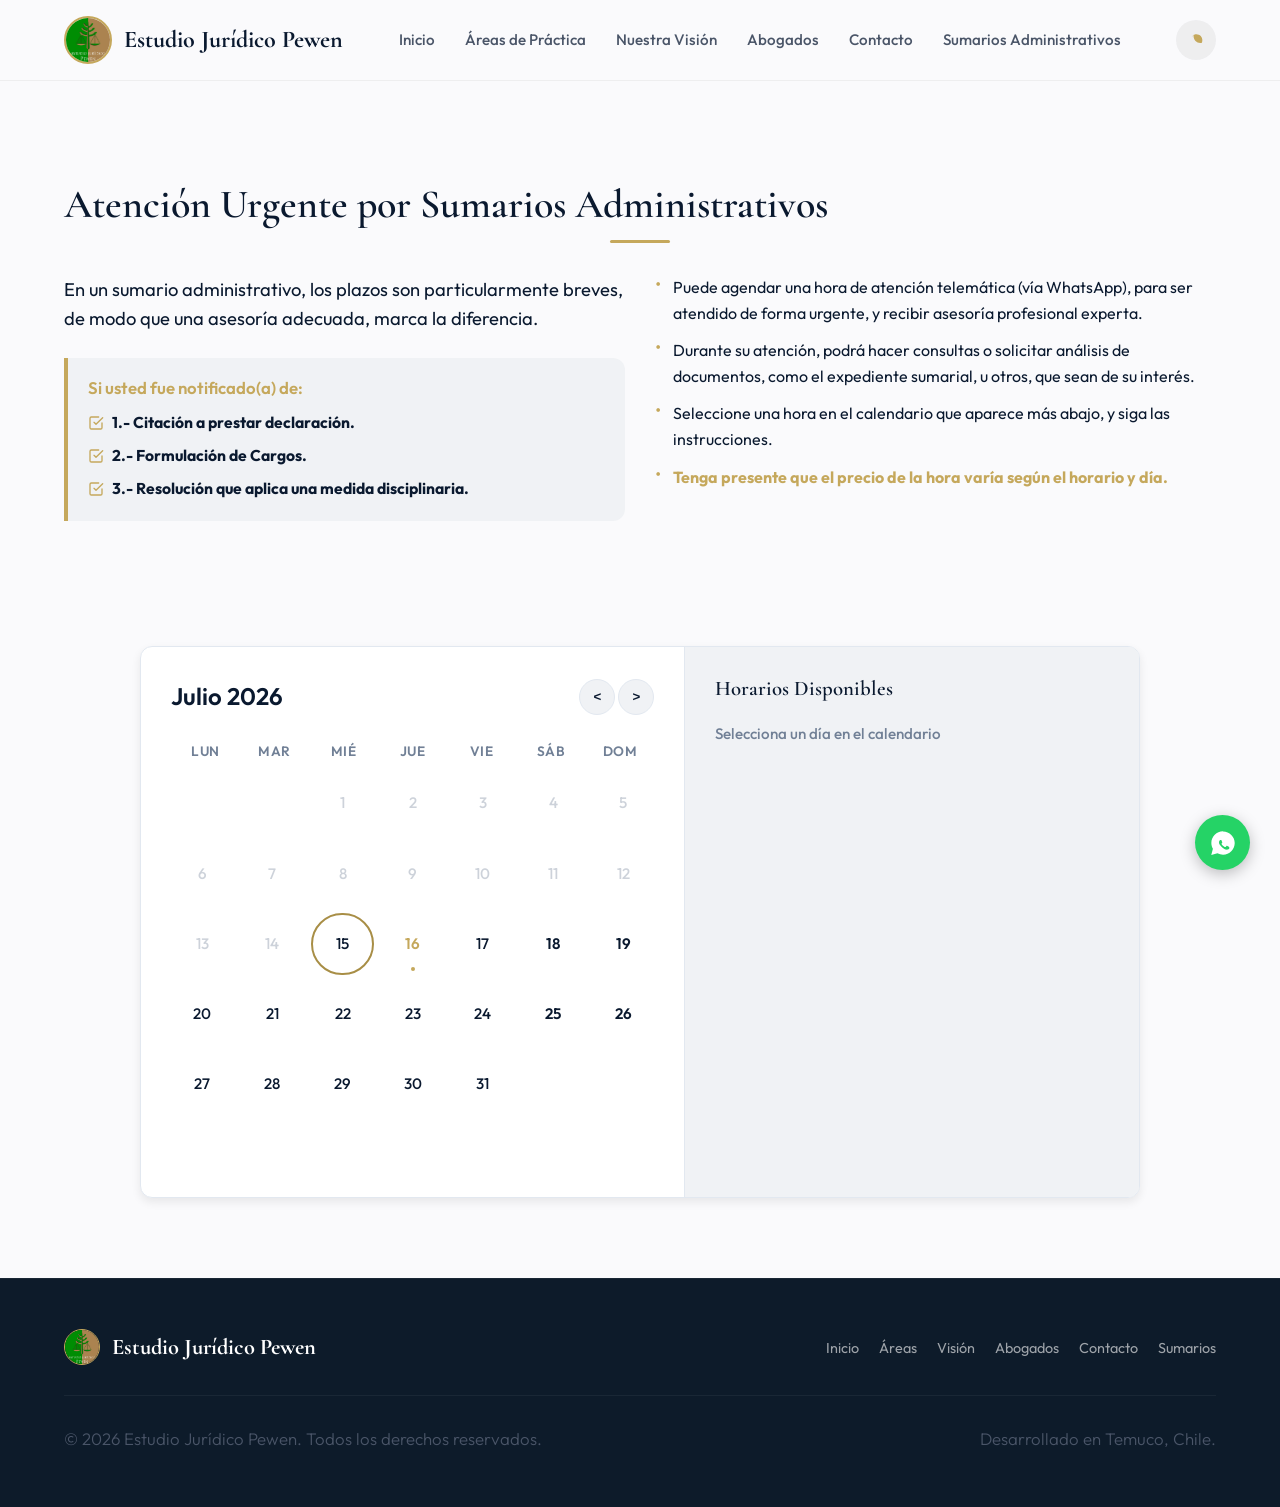
==== sumarios.html @ 622bdd7e "Agregar sistema de agendamiento para sumarios y quitar tildes" ====
<!DOCTYPE html>
<html lang="es" data-theme="light">
<head>
    <meta charset="UTF-8">
    <meta name="viewport" content="width=device-width, initial-scale=1.0">
    
    <!-- SEO Optimization -->
    <title>Sumarios Administrativos — Asesoría Urgente — Estudio Jurídico Pewen</title>
    <meta name="description" content="Agendamiento de horas urgente para defensa y asesoría profesional en sumarios administrativos en Chile. Abogado José Luis Pérez Bañares.">
    <meta name="keywords" content="Sumario Administrativo, Defensa Sumario, Formulacion de Cargos, Citacion Declarar, Medida Disciplinaria, Abogado Sumarios, Temuco, Chile">
    <meta name="robots" content="index, follow">
    <link rel="canonical" href="https://www.estudiojuridicopewen.cl/sumarios.html">
    
    <!-- Open Graph / Facebook -->
    <meta property="og:type" content="website">
    <meta property="og:title" content="Atención Urgente por Sumarios Administrativos | Pewen">
    <meta property="og:description" content="Asesoría legal experta y urgente para sumarios administrativos. Agenda una hora telemática vía WhatsApp.">
    <meta property="og:url" content="https://www.estudiojuridicopewen.cl/sumarios.html">
    <meta property="og:image" content="img/bg_home.jpg">
    
    <!-- Twitter -->
    <meta name="twitter:card" content="summary_large_image">
    <meta name="twitter:title" content="Asesoría Urgente por Sumarios Administrativos — Estudio Jurídico Pewen">
    <meta name="twitter:description" content="Agenda tu hora en línea para recibir asesoría profesional urgente sobre procesos de sumarios administrativos.">
    <meta name="twitter:image" content="img/bg_home.jpg">
    
    <!-- Favicon -->
    <link rel="icon" type="image/x-icon" href="img/logo.jpeg">
    
    <!-- Style Sheets -->
    <link rel="stylesheet" href="css/variables.css">
    <link rel="stylesheet" href="css/main.css">
    <link rel="stylesheet" href="css/components.css">
    <link rel="stylesheet" href="css/animations.css">
    
    <!-- Early Theme Script (Prevents flash of light theme) -->
    <script src="js/theme.js"></script>
</head>
<body>

    <!-- FLOATING NAVBAR -->
    <header class="navbar-wrapper">
        <div class="container">
            <nav class="navbar" id="main-navbar">
                <a href="index.html#" class="nav-brand" id="nav-brand-link" aria-label="Ir al inicio">
                    <img src="img/logo.jpeg" alt="Logo Estudio Jurídico Pewen" class="nav-brand-logo">
                    <span class="nav-logo-text">Estudio Jurídico Pewen</span>
                </a>
                
                <ul class="nav-menu">
                    <li><a href="index.html#" class="nav-link">Inicio</a></li>
                    <li><a href="index.html#practicas" class="nav-link">Áreas de Práctica</a></li>
                    <li><a href="index.html#vision" class="nav-link">Nuestra Visión</a></li>
                    <li><a href="index.html#abogados" class="nav-link">Abogados</a></li>
                    <li><a href="index.html#contacto" class="nav-link">Contacto</a></li>
                    <li><a href="sumarios.html" class="nav-link active">Sumarios Administrativos</a></li>
                </ul>
                
                <div class="nav-actions">
                    <button class="theme-toggle-btn flex-center" id="theme-toggle" aria-label="Alternar tema de color">
                        <svg viewBox="0 0 24 24" id="theme-icon">
                            <!-- Theme icon loaded dynamically via JavaScript -->
                        </svg>
                    </button>
                    <button class="nav-toggle-btn" id="nav-toggle" aria-label="Abrir menú de navegación" aria-expanded="false">
                        <span></span>
                        <span></span>
                        <span></span>
                    </button>
                </div>
            </nav>
        </div>
    </header>

    <!-- MOBILE MENU DRAWER OVERLAY -->
    <div class="mobile-nav-overlay flex-center" id="mobile-menu-overlay">
        <ul class="mobile-nav-menu text-center">
            <li><a href="index.html#" class="mobile-nav-link">Inicio</a></li>
            <li><a href="index.html#practicas" class="mobile-nav-link">Áreas de Práctica</a></li>
            <li><a href="index.html#vision" class="mobile-nav-link">Nuestra Visión</a></li>
            <li><a href="index.html#abogados" class="mobile-nav-link">Abogados</a></li>
            <li><a href="index.html#contacto" class="mobile-nav-link">Contacto</a></li>
            <li><a href="sumarios.html" class="mobile-nav-link active">Sumarios Administrativos</a></li>
        </ul>
    </div>

    <!-- MAIN BODY -->
    <main style="padding-top: 100px;">
        
        <!-- INTRO INFORMATION SECTION -->
        <section class="sumario-intro-section">
            <div class="container animate-fade-in-up">
                <h2 style="margin-bottom: 2rem; text-align: left;">Atención Urgente por Sumarios Administrativos</h2>
                <div class="grid-2" style="align-items: flex-start; gap: 30px;">
                    <div>
                        <p style="font-size: 1.15rem; font-weight: 400; color: var(--text-primary); margin-bottom: 1.5rem;">
                            En un sumario administrativo, los plazos son particularmente breves, de modo que una asesoría adecuada, marca la diferencia.
                        </p>
                        
                        <div style="background-color: var(--bg-accent); border-left: 4px solid var(--color-gold); padding: 20px; border-radius: 0 var(--border-radius) var(--border-radius) 0; margin-bottom: 25px;">
                            <h4 style="font-family: var(--font-body); font-weight: 600; font-size: 1.05rem; margin-bottom: 12px; color: var(--color-gold);">
                                Si usted fue notificado(a) de:
                            </h4>
                            <ul style="list-style: none; padding-left: 0;">
                                <li style="margin-bottom: 8px; display: flex; align-items: center; gap: 8px; font-size: 0.98rem;">
                                    <svg viewBox="0 0 24 24" fill="none" stroke="currentColor" stroke-width="2" stroke-linecap="round" stroke-linejoin="round" style="width: 16px; height: 16px; color: var(--color-gold); flex-shrink:0;">
                                        <polyline points="9 11 12 14 22 4"></polyline>
                                        <path d="M21 12v7a2 2 0 0 1-2 2H5a2 2 0 0 1-2-2V5a2 2 0 0 1 2-2h11"></path>
                                    </svg>
                                    <strong>1.- Citación a prestar declaración.</strong>
                                </li>
                                <li style="margin-bottom: 8px; display: flex; align-items: center; gap: 8px; font-size: 0.98rem;">
                                    <svg viewBox="0 0 24 24" fill="none" stroke="currentColor" stroke-width="2" stroke-linecap="round" stroke-linejoin="round" style="width: 16px; height: 16px; color: var(--color-gold); flex-shrink:0;">
                                        <polyline points="9 11 12 14 22 4"></polyline>
                                        <path d="M21 12v7a2 2 0 0 1-2 2H5a2 2 0 0 1-2-2V5a2 2 0 0 1 2-2h11"></path>
                                    </svg>
                                    <strong>2.- Formulación de Cargos.</strong>
                                </li>
                                <li style="margin-bottom: 0; display: flex; align-items: center; gap: 8px; font-size: 0.98rem;">
                                    <svg viewBox="0 0 24 24" fill="none" stroke="currentColor" stroke-width="2" stroke-linecap="round" stroke-linejoin="round" style="width: 16px; height: 16px; color: var(--color-gold); flex-shrink:0;">
                                        <polyline points="9 11 12 14 22 4"></polyline>
                                        <path d="M21 12v7a2 2 0 0 1-2 2H5a2 2 0 0 1-2-2V5a2 2 0 0 1 2-2h11"></path>
                                    </svg>
                                    <strong>3.- Resolución que aplica una medida disciplinaria.</strong>
                                </li>
                            </ul>
                        </div>
                    </div>

                    <div>
                        <ul style="list-style: none; padding-left: 0;">
                            <li style="margin-bottom: 12px; font-size: 1rem; display: flex; gap: 12px;">
                                <span style="color: var(--color-gold); font-size: 1.2rem; line-height: 1;">•</span>
                                <span>Puede agendar una hora de atención telemática (vía WhatsApp), para ser atendido de forma urgente, y recibir asesoría profesional experta.</span>
                            </li>
                            <li style="margin-bottom: 12px; font-size: 1rem; display: flex; gap: 12px;">
                                <span style="color: var(--color-gold); font-size: 1.2rem; line-height: 1;">•</span>
                                <span>Durante su atención, podrá hacer consultas o solicitar análisis de documentos, como el expediente sumarial, u otros, que sean de su interés.</span>
                            </li>
                            <li style="margin-bottom: 12px; font-size: 1rem; display: flex; gap: 12px;">
                                <span style="color: var(--color-gold); font-size: 1.2rem; line-height: 1;">•</span>
                                <span>Seleccione una hora en el calendario que aparece más abajo, y siga las instrucciones.</span>
                            </li>
                            <li style="margin-bottom: 0; font-size: 1rem; display: flex; gap: 12px;">
                                <span style="color: var(--color-gold); font-size: 1.2rem; line-height: 1;">•</span>
                                <strong style="color: var(--color-gold);">Tenga presente que el precio de la hora varía según el horario y día.</strong>
                            </li>
                        </ul>
                    </div>
                </div>
            </div>
        </section>

        <!-- BOOKING CALENDAR SECTION -->
        <section class="booking-section-wrapper" style="padding-top: 20px;">
            <div class="container animate-fade-in delay-1">
                
                <div class="booking-container">
                    <div class="booking-grid">
                        
                        <!-- Left Panel: Calendar View -->
                        <div class="calendar-section">
                            <div class="calendar-header">
                                <span id="calendar-title" class="calendar-title">mes año</span>
                                <div>
                                    <button id="prev-month-btn" class="calendar-nav-btn" aria-label="Mes anterior">&lt;</button>
                                    <button id="next-month-btn" class="calendar-nav-btn" aria-label="Siguiente mes">&gt;</button>
                                </div>
                            </div>
                            
                            <div class="calendar-weekdays">
                                <div>Lun</div>
                                <div>Mar</div>
                                <div>Mié</div>
                                <div>Jue</div>
                                <div>Vie</div>
                                <div>Sáb</div>
                                <div>Dom</div>
                            </div>
                            
                            <div id="calendar-days-grid" class="calendar-days-grid">
                                <!-- Generated by JS -->
                            </div>
                        </div>
                        
                        <!-- Right Panel: Time slots & details -->
                        <div class="slots-section">
                            <h3 class="slots-title">Horarios Disponibles</h3>
                            <p id="selected-date-label" style="font-size: 0.95rem; color: var(--text-muted); margin-bottom: 20px; font-weight: 500;">
                                Selecciona un día en el calendario
                            </p>
                            
                            <!-- Slots Grid -->
                            <div id="slots-grid" class="slots-grid">
                                <!-- Generated by JS -->
                            </div>

                            <!-- Pricing Badge -->
                            <div id="price-display" class="price-display-wrapper" style="display: none;">
                                <span class="price-label">Valor Asesoría:</span>
                                <span id="price-value" class="price-value">$0</span>
                            </div>

                            <!-- Booking Form -->
                            <div id="booking-form-wrapper" class="booking-form-wrapper hidden">
                                <form id="booking-form">
                                    <div class="form-group" style="margin-bottom: 12px;">
                                        <label for="book-name" class="form-label" style="font-size: 0.85rem; margin-bottom: 4px;">Nombre Completo *</label>
                                        <input type="text" id="book-name" class="form-control" style="padding: 10px;" required>
                                    </div>
                                    
                                    <div class="form-group" style="margin-bottom: 12px;">
                                        <label for="book-rut" class="form-label" style="font-size: 0.85rem; margin-bottom: 4px;">RUT (ej: 12.345.678-9) *</label>
                                        <input type="text" id="book-rut" class="form-control" style="padding: 10px;" required>
                                    </div>

                                    <div class="form-group" style="margin-bottom: 12px;">
                                        <label for="book-email" class="form-label" style="font-size: 0.85rem; margin-bottom: 4px;">Correo Electrónico *</label>
                                        <input type="email" id="book-email" class="form-control" style="padding: 10px;" required>
                                    </div>

                                    <div class="form-group" style="margin-bottom: 12px;">
                                        <label for="book-phone" class="form-label" style="font-size: 0.85rem; margin-bottom: 4px;">WhatsApp de Contacto *</label>
                                        <input type="tel" id="book-phone" class="form-control" style="padding: 10px;" placeholder="ej: +56912345678" required>
                                    </div>

                                    <div class="form-group" style="margin-bottom: 20px;">
                                        <label for="book-details" class="form-label" style="font-size: 0.85rem; margin-bottom: 4px;">Detalles del Caso (Opcional)</label>
                                        <textarea id="book-details" class="form-control" style="padding: 10px; min-height: 80px;" placeholder="Indica institución pública y situación de urgencia..."></textarea>
                                    </div>

                                    <button type="submit" class="btn btn-primary form-submit-btn">Agendar Asesoría</button>
                                </form>
                            </div>

                            <!-- Success / Transfer Section -->
                            <div id="success-section" class="booking-form-wrapper hidden animate-scale-in">
                                <div class="form-status success" style="margin-bottom: 15px;">
                                    ¡Hora reservada temporalmente!
                                </div>
                                <p style="font-size: 0.92rem; margin-bottom: 10px; color: var(--text-secondary);">
                                    Para confirmar tu hora de atención y dejarla permanentemente bloqueada, por favor realiza la transferencia electrónica de la consulta por un monto de <strong id="transfer-amount-label" style="color: var(--color-gold);"></strong> y envía el comprobante por WhatsApp:
                                </p>
                                
                                <!-- Scotiabank Details Card -->
                                <div class="transfer-details-card">
                                    <h4 class="transfer-title">Datos de Transferencia</h4>
                                    <ul class="transfer-details-list">
                                        <li>
                                            <strong>Nombre:</strong>
                                            <span>José Luís Pérez Bañares</span>
                                        </li>
                                        <li>
                                            <strong>RUT:</strong>
                                            <span>13.963.519-1</span>
                                        </li>
                                        <li>
                                            <strong>Correo:</strong>
                                            <span>joseluisperez@estudiojuridicopewen.cl</span>
                                        </li>
                                        <li>
                                            <strong>Tipo:</strong>
                                            <span>Cuenta Corriente</span>
                                        </li>
                                        <li>
                                            <strong>Banco:</strong>
                                            <span>Scotiabank</span>
                                        </li>
                                        <li>
                                            <strong>Nº Cuenta:</strong>
                                            <span>2652353783</span>
                                        </li>
                                    </ul>
                                </div>

                                <a id="whatsapp-confirm-btn" href="#" target="_blank" rel="noopener noreferrer" class="btn whatsapp-confirm-btn">
                                    <svg viewBox="0 0 24 24">
                                        <path d="M12.012 2c-5.523 0-10 4.477-10 10 0 1.775.463 3.504 1.34 5.025l-1.42 5.19 5.302-1.392c1.478.807 3.133 1.233 4.815 1.233 5.522 0 10-4.477 10-10s-4.478-10-10-10zm5.82 14.343c-.25.704-1.44 1.282-1.986 1.332-.49.046-.99.075-2.69-.633-2.18-.9-3.57-3.11-3.68-3.26-.11-.15-.89-1.18-.89-2.26 0-1.07.56-1.6.76-1.81.2-.21.43-.26.57-.26.14 0 .28.01.4.01.12 0 .28-.05.44.33.16.39.56 1.37.61 1.47.05.1.08.22.01.36-.07.14-.11.23-.22.36-.11.13-.23.29-.33.39-.1.1-.22.21-.09.43.13.22.58.95 1.24 1.54.86.76 1.58 1 1.8 1.1.22.1.35.08.48-.06.13-.15.56-.65.71-.87.15-.22.3-.18.5-.11.2.07 1.27.6 1.49.71.22.11.36.17.41.26.05.09.05.53-.2 1.24z"/>
                                    </svg>
                                    Confirmar y enviar comprobante
                                </a>
                            </div>

                        </div>

                    </div>
                </div>

            </div>
        </section>

    </main>

    <!-- FLOATING ACTIONS (WHATSAPP) -->
    <div class="floating-actions">
        <a href="https://wa.me/56989841833?text=Hola%20Abogado%20Jos%C3%A9%20Luis%20P%C3%A9rez,%20quisiera%20hacerle%20una%20consulta." 
           target="_blank" rel="noopener noreferrer" 
           class="floating-btn floating-btn-whatsapp flex-center pulse-whatsapp" 
           aria-label="Contactar por WhatsApp a José Luis Pérez"
           title="WhatsApp José Luis Pérez">
            <svg viewBox="0 0 24 24">
                <path d="M12.012 2c-5.523 0-10 4.477-10 10 0 1.775.463 3.504 1.34 5.025l-1.42 5.19 5.302-1.392c1.478.807 3.133 1.233 4.815 1.233 5.522 0 10-4.477 10-10s-4.478-10-10-10zm5.82 14.343c-.25.704-1.44 1.282-1.986 1.332-.49.046-.99.075-2.69-.633-2.18-.9-3.57-3.11-3.68-3.26-.11-.15-.89-1.18-.89-2.26 0-1.07.56-1.6.76-1.81.2-.21.43-.26.57-.26.14 0 .28.01.4.01.12 0 .28-.05.44.33.16.39.56 1.37.61 1.47.05.1.08.22.01.36-.07.14-.11.23-.22.36-.11.13-.23.29-.33.39-.1.1-.22.21-.09.43.13.22.58.95 1.24 1.54.86.76 1.58 1 1.8 1.1.22.1.35.08.48-.06.13-.15.56-.65.71-.87.15-.22.3-.18.5-.11.2.07 1.27.6 1.49.71.22.11.36.17.41.26.05.09.05.53-.2 1.24z"/>
            </svg>
        </a>
    </div>

    <!-- FOOTER -->
    <footer>
        <div class="container">
            <div class="footer-content">
                <a href="index.html#" class="footer-logo">
                    <img src="img/logo.jpeg" alt="Logo Estudio Jurídico Pewen" style="height:36px; width:36px; border-radius:50%; border: 1px solid var(--color-gold);">
                    <span>Estudio Jurídico Pewen</span>
                </a>
                <ul class="footer-links">
                    <li><a href="index.html#" class="footer-link">Inicio</a></li>
                    <li><a href="index.html#practicas" class="footer-link">Áreas</a></li>
                    <li><a href="index.html#vision" class="footer-link">Visión</a></li>
                    <li><a href="index.html#abogados" class="footer-link">Abogados</a></li>
                    <li><a href="index.html#contacto" class="footer-link">Contacto</a></li>
                    <li><a href="sumarios.html" class="footer-link">Sumarios</a></li>
                </ul>
            </div>
            <div class="footer-bottom">
                <p>&copy; 2026 Estudio Jurídico Pewen. Todos los derechos reservados.</p>
                <p>Desarrollado en Temuco, Chile.</p>
            </div>
        </div>
    </footer>

    <!-- Scripts -->
    <script src="js/app.js" defer></script>
    <script src="js/calendar.js" defer></script>
</body>
</html>
---- css/variables.css ----
/* variables.css */
@import url('https://fonts.googleapis.com/css2?family=Cormorant+Garamond:ital,wght@0,400;0,600;0,700;1,400&family=Outfit:wght@300;400;500;600;700&display=swap');

:root {
    /* Fonts */
    --font-heading: 'Cormorant Garamond', Georgia, serif;
    --font-body: 'Outfit', sans-serif;

    /* Theme colors - Light Theme (default) */
    --bg-primary: #fafafc;
    --bg-secondary: #ffffff;
    --bg-accent: #f0f2f5;
    
    --text-primary: #0a192f;
    --text-secondary: #4a5568;
    --text-muted: #718096;
    
    --color-primary: #172a45;
    --color-gold: #c5a85c;
    --color-gold-hover: #a88e46;
    --color-gold-light: rgba(197, 168, 92, 0.1);
    
    --border-color: #e2e8f0;
    --shadow-sm: 0 2px 4px rgba(0, 0, 0, 0.04);
    --shadow-md: 0 4px 10px rgba(0, 0, 0, 0.08);
    --shadow-lg: 0 10px 25px rgba(0, 0, 0, 0.12);
    
    --transition-fast: 0.2s ease;
    --transition-normal: 0.3s ease;
    --transition-slow: 0.5s ease;
    
    --border-radius: 12px;
}

[data-theme="dark"] {
    /* Theme colors - Dark Theme */
    --bg-primary: #0a192f;
    --bg-secondary: #172a45;
    --bg-accent: #0f223a;
    
    --text-primary: #f8f9fa;
    --text-secondary: #cbd5e1;
    --text-muted: #8892b0;
    
    --color-primary: #3060cf;
    --color-gold: #f0c265;
    --color-gold-hover: #e5b045;
    --color-gold-light: rgba(240, 194, 101, 0.15);
    
    --border-color: #233554;
    --shadow-sm: 0 2px 4px rgba(0, 0, 0, 0.2);
    --shadow-md: 0 4px 10px rgba(0, 0, 0, 0.3);
    --shadow-lg: 0 10px 30px rgba(0, 0, 0, 0.4);
}
---- css/main.css ----
/* main.css */
* {
    box-sizing: border-box;
    margin: 0;
    padding: 0;
}

html {
    scroll-behavior: smooth;
    font-size: 16px;
}

body {
    font-family: var(--font-body);
    background-color: var(--bg-primary);
    color: var(--text-primary);
    line-height: 1.6;
    overflow-x: hidden;
    transition: background-color var(--transition-normal), color var(--transition-normal);
}

/* Layout Utilities */
.container {
    width: 100%;
    max-width: 1200px;
    margin: 0 auto;
    padding: 0 24px;
}

section {
    padding: 80px 0;
    position: relative;
}

/* Typography */
h1, h2, h3, h4, h5, h6 {
    font-family: var(--font-heading);
    color: var(--text-primary);
    font-weight: 600;
    line-height: 1.2;
    transition: color var(--transition-normal);
}

h1 {
    font-size: 3rem;
    margin-bottom: 1.5rem;
}

@media (max-width: 768px) {
    h1 {
        font-size: 2.25rem;
    }
}

h2 {
    font-size: 2.5rem;
    text-align: center;
    margin-bottom: 3.5rem;
    position: relative;
    padding-bottom: 15px;
}

h2::after {
    content: '';
    position: absolute;
    bottom: 0;
    left: 50%;
    transform: translateX(-50%);
    width: 60px;
    height: 3px;
    background-color: var(--color-gold);
    border-radius: 2px;
}

h3 {
    font-size: 1.75rem;
    margin-bottom: 1rem;
}

p {
    font-size: 1.05rem;
    color: var(--text-secondary);
    margin-bottom: 1.5rem;
    font-weight: 300;
    transition: color var(--transition-normal);
}

a {
    color: var(--color-gold);
    text-decoration: none;
    transition: color var(--transition-fast);
}

a:hover {
    color: var(--color-gold-hover);
}

/* Flexbox / Grid helpers */
.flex-center {
    display: flex;
    justify-content: center;
    align-items: center;
}

.grid-2 {
    display: grid;
    grid-template-columns: repeat(2, 1fr);
    gap: 40px;
}

.grid-3 {
    display: grid;
    grid-template-columns: repeat(3, 1fr);
    gap: 30px;
}

@media (max-width: 992px) {
    .grid-3 {
        grid-template-columns: repeat(2, 1fr);
    }
}

@media (max-width: 768px) {
    .grid-2, .grid-3 {
        grid-template-columns: 1fr;
    }
    section {
        padding: 60px 0;
    }
}

/* Hidden Utility */
.hidden {
    display: none !important;
}
---- css/components.css ----
/* components.css */

/* --- NAVBAR --- */
.navbar-wrapper {
    position: fixed;
    top: 0;
    left: 0;
    width: 100%;
    z-index: 1000;
    background-color: rgba(10, 25, 47, 0.85); /* Deep navy glassmorphism */
    backdrop-filter: blur(10px);
    -webkit-backdrop-filter: blur(10px);
    border-bottom: 1px solid rgba(255, 255, 255, 0.05);
    transition: background-color var(--transition-normal), border-color var(--transition-normal);
}

[data-theme="light"] .navbar-wrapper {
    background-color: rgba(250, 250, 252, 0.9);
    border-bottom: 1px solid rgba(0, 0, 0, 0.05);
}

.navbar {
    display: flex;
    justify-content: space-between;
    align-items: center;
    height: 80px;
}

.nav-brand {
    display: flex;
    align-items: center;
    gap: 12px;
    font-family: var(--font-heading);
    font-weight: 700;
    font-size: 1.5rem;
    color: #ffffff;
    transition: transform var(--transition-fast);
}

[data-theme="light"] .nav-brand {
    color: var(--text-primary);
}

.nav-brand:hover {
    transform: translateY(-1px);
}

.nav-brand-logo {
    height: 48px;
    width: 48px;
    object-fit: cover;
    border-radius: 50%;
    border: 2px solid var(--color-gold);
}

.nav-menu {
    display: flex;
    list-style: none;
    gap: 30px;
    align-items: center;
}

.nav-link {
    font-size: 0.95rem;
    font-weight: 500;
    color: rgba(255, 255, 255, 0.75);
    position: relative;
    padding: 6px 0;
    transition: color var(--transition-fast);
}

[data-theme="light"] .nav-link {
    color: var(--text-secondary);
}

.nav-link:hover, .nav-link.active {
    color: var(--color-gold);
}

.nav-link::after {
    content: '';
    position: absolute;
    bottom: 0;
    left: 0;
    width: 0;
    height: 2px;
    background-color: var(--color-gold);
    transition: width var(--transition-fast);
}

.nav-link:hover::after, .nav-link.active::after {
    width: 100%;
}

.nav-actions {
    display: flex;
    align-items: center;
    gap: 15px;
}

/* Theme Toggle Button */
.theme-toggle-btn {
    background: none;
    border: none;
    cursor: pointer;
    width: 40px;
    height: 40px;
    border-radius: 50%;
    background-color: rgba(255, 255, 255, 0.05);
    color: var(--color-gold);
    transition: background-color var(--transition-fast), transform var(--transition-fast);
}

[data-theme="light"] .theme-toggle-btn {
    background-color: rgba(0, 0, 0, 0.05);
}

.theme-toggle-btn:hover {
    background-color: rgba(255, 255, 255, 0.1);
    transform: rotate(15deg) scale(1.05);
}

[data-theme="light"] .theme-toggle-btn:hover {
    background-color: rgba(0, 0, 0, 0.08);
}

.theme-toggle-btn svg {
    width: 20px;
    height: 20px;
    fill: currentColor;
}

/* Mobile Nav Toggle */
.nav-toggle-btn {
    display: none;
    background: none;
    border: none;
    cursor: pointer;
    padding: 10px;
    z-index: 1100;
}

.nav-toggle-btn span {
    display: block;
    width: 25px;
    height: 2px;
    background-color: #ffffff;
    margin: 5px 0;
    transition: transform var(--transition-normal), opacity var(--transition-normal);
}

[data-theme="light"] .nav-toggle-btn span {
    background-color: var(--text-primary);
}

@media (max-width: 768px) {
    .nav-menu {
        display: none; /* hidden on mobile, using drawer */
    }
    .nav-toggle-btn {
        display: block;
    }
}

/* --- MOBILE DRAWER --- */
.mobile-nav-overlay {
    position: fixed;
    top: 0;
    left: 0;
    width: 100vw;
    height: 100vh;
    background-color: rgba(10, 25, 47, 0.98);
    z-index: 999;
    opacity: 0;
    visibility: hidden;
    transition: opacity var(--transition-normal), visibility var(--transition-normal);
}

[data-theme="light"] .mobile-nav-overlay {
    background-color: rgba(255, 255, 255, 0.98);
}

.mobile-nav-overlay.active {
    opacity: 1;
    visibility: visible;
}

.mobile-nav-menu {
    list-style: none;
    display: flex;
    flex-direction: column;
    gap: 25px;
}

.mobile-nav-link {
    font-family: var(--font-heading);
    font-size: 1.8rem;
    font-weight: 600;
    color: rgba(255, 255, 255, 0.8);
    transition: color var(--transition-fast);
}

[data-theme="light"] .mobile-nav-link {
    color: var(--text-primary);
}

.mobile-nav-link:hover, .mobile-nav-link.active {
    color: var(--color-gold);
}

/* Hamburguer Animation on Active */
.nav-toggle-btn.active span:nth-child(1) {
    transform: translateY(7px) rotate(45deg);
}

.nav-toggle-btn.active span:nth-child(2) {
    opacity: 0;
}

.nav-toggle-btn.active span:nth-child(3) {
    transform: translateY(-7px) rotate(-45deg);
}


/* --- BUTTONS --- */
.btn {
    display: inline-block;
    font-family: var(--font-body);
    font-weight: 500;
    font-size: 0.95rem;
    padding: 12px 28px;
    border-radius: 30px;
    cursor: pointer;
    transition: all var(--transition-fast);
    text-align: center;
    border: none;
    outline: none;
}

.btn-primary {
    background-color: var(--color-gold);
    color: #0a192f;
}

.btn-primary:hover {
    background-color: var(--color-gold-hover);
    color: #0a192f;
    transform: translateY(-2px);
    box-shadow: 0 4px 15px var(--color-gold-light);
}

.btn-outline {
    background-color: transparent;
    color: var(--color-gold);
    border: 2px solid var(--color-gold);
}

.btn-outline:hover {
    background-color: var(--color-gold-light);
    transform: translateY(-2px);
}


/* --- HERO --- */
.hero {
    min-height: 100vh;
    padding-top: 120px;
    display: flex;
    align-items: center;
    color: #ffffff;
}

.hero-bg {
    position: absolute;
    top: 0;
    left: 0;
    width: 100%;
    height: 100%;
    z-index: 1;
}

.hero-bg img {
    width: 100%;
    height: 100%;
    object-fit: cover;
    filter: brightness(0.25) contrast(1.05);
}

[data-theme="light"] .hero-bg img {
    filter: brightness(0.4) contrast(1.05);
}

.hero-overlay {
    position: absolute;
    top: 0;
    left: 0;
    width: 100%;
    height: 100%;
    z-index: 2;
    background: linear-gradient(135deg, rgba(10, 25, 47, 0.95) 0%, rgba(10, 25, 47, 0.4) 100%);
}

[data-theme="light"] .hero-overlay {
    background: linear-gradient(135deg, rgba(250, 250, 252, 0.95) 0%, rgba(250, 250, 252, 0.6) 100%);
}

.hero .container {
    position: relative;
    z-index: 3;
}

.hero-content {
    max-width: 750px;
}

.hero-tagline {
    font-size: 1.1rem;
    font-weight: 600;
    text-transform: uppercase;
    letter-spacing: 2px;
    color: var(--color-gold);
    margin-bottom: 1rem;
}

.hero-desc {
    color: rgba(255, 255, 255, 0.85);
    font-size: 1.2rem;
    margin-bottom: 2.5rem;
    font-weight: 300;
}

[data-theme="light"] .hero-desc {
    color: var(--text-secondary);
}

[data-theme="light"] .hero h1 {
    color: var(--text-primary);
}

.hero-buttons {
    display: flex;
    gap: 15px;
    flex-wrap: wrap;
}


/* --- AREAS DE PRACTICA --- */
.practice-header {
    max-width: 600px;
    margin: 0 auto 3rem auto;
    text-align: center;
}

/* Search and Filter bar */
.search-container {
    max-width: 500px;
    margin: 0 auto 3.5rem auto;
    position: relative;
}

.search-input {
    width: 100%;
    font-family: var(--font-body);
    font-size: 1rem;
    padding: 14px 20px 14px 45px;
    border-radius: 30px;
    border: 1px solid var(--border-color);
    background-color: var(--bg-secondary);
    color: var(--text-primary);
    outline: none;
    box-shadow: var(--shadow-sm);
    transition: all var(--transition-fast);
}

.search-input:focus {
    border-color: var(--color-gold);
    box-shadow: 0 0 0 3px var(--color-gold-light);
}

.search-icon {
    position: absolute;
    left: 18px;
    top: 50%;
    transform: translateY(-50%);
    color: var(--text-muted);
    width: 16px;
    height: 16px;
    pointer-events: none;
}

.practice-grid {
    display: grid;
    grid-template-columns: repeat(2, 1fr);
    gap: 25px;
}

@media (max-width: 768px) {
    .practice-grid {
        grid-template-columns: 1fr;
    }
}

.practice-card {
    background-color: var(--bg-secondary);
    border-radius: var(--border-radius);
    padding: 30px;
    border: 1px solid var(--border-color);
    box-shadow: var(--shadow-sm);
    transition: transform var(--transition-normal), box-shadow var(--transition-normal), border-color var(--transition-normal);
}

.practice-card:hover {
    transform: translateY(-5px);
    box-shadow: var(--shadow-md);
    border-color: var(--color-gold);
}

.practice-card-icon-wrapper {
    width: 50px;
    height: 50px;
    border-radius: 50%;
    background-color: var(--color-gold-light);
    color: var(--color-gold);
    margin-bottom: 20px;
}

.practice-card-icon-wrapper svg {
    width: 24px;
    height: 24px;
}

.practice-card h3 {
    font-size: 1.4rem;
    margin-bottom: 10px;
}

.practice-card p {
    font-size: 0.98rem;
    color: var(--text-secondary);
    margin-bottom: 0;
}


/* --- MISSION / VISION --- */
.vision-section {
    background-color: var(--bg-accent);
}

.vision-grid {
    align-items: center;
}

.vision-images {
    position: relative;
    border-radius: var(--border-radius);
    overflow: hidden;
    height: 400px;
    box-shadow: var(--shadow-lg);
}

.vision-images img {
    width: 100%;
    height: 100%;
    object-fit: cover;
}

.vision-card {
    background-color: var(--bg-secondary);
    padding: 35px;
    border-radius: var(--border-radius);
    box-shadow: var(--shadow-sm);
    border: 1px solid var(--border-color);
    margin-bottom: 20px;
}

.vision-card:last-child {
    margin-bottom: 0;
}

.vision-card h3 {
    display: flex;
    align-items: center;
    gap: 12px;
    font-size: 1.5rem;
    color: var(--color-gold);
    margin-bottom: 15px;
}

.vision-card h3 svg {
    width: 24px;
    height: 24px;
}


/* --- ABOGADOS --- */
.lawyers-grid {
    max-width: 900px;
    margin: 0 auto;
}

.lawyer-card {
    background-color: var(--bg-secondary);
    border-radius: var(--border-radius);
    border: 1px solid var(--border-color);
    box-shadow: var(--shadow-sm);
    overflow: hidden;
    text-align: center;
    transition: transform var(--transition-normal), box-shadow var(--transition-normal);
}

.lawyer-card:hover {
    transform: translateY(-5px);
    box-shadow: var(--shadow-md);
}

.lawyer-image-wrapper {
    width: 100%;
    height: 280px;
    overflow: hidden;
    background-color: var(--bg-accent);
}

.lawyer-image-wrapper img {
    width: 100%;
    height: 100%;
    object-fit: cover;
    transition: transform var(--transition-slow);
}

.lawyer-card:hover .lawyer-image-wrapper img {
    transform: scale(1.05);
}

.lawyer-info {
    padding: 25px;
}

.lawyer-name {
    font-size: 1.5rem;
    margin-bottom: 5px;
}

.lawyer-role {
    font-size: 0.95rem;
    font-weight: 500;
    color: var(--color-gold);
    text-transform: uppercase;
    letter-spacing: 1px;
    margin-bottom: 15px;
}

.lawyer-contact {
    display: flex;
    flex-direction: column;
    gap: 10px;
    align-items: center;
    list-style: none;
    margin-top: 15px;
    padding-top: 15px;
    border-top: 1px solid var(--border-color);
}

.lawyer-contact-link {
    display: flex;
    align-items: center;
    gap: 8px;
    font-size: 0.92rem;
    color: var(--text-secondary);
    transition: color var(--transition-fast);
}

.lawyer-contact-link:hover {
    color: var(--color-gold);
}

.lawyer-contact-link svg {
    width: 16px;
    height: 16px;
}


/* --- CONTACTO --- */
.contact-section {
    background-color: var(--bg-accent);
}

.contact-info-column {
    display: flex;
    flex-direction: column;
    justify-content: space-between;
}

.contact-details {
    list-style: none;
    margin-bottom: 30px;
}

.contact-item {
    display: flex;
    gap: 15px;
    margin-bottom: 25px;
}

.contact-icon {
    width: 40px;
    height: 40px;
    border-radius: 50%;
    background-color: var(--color-gold-light);
    color: var(--color-gold);
    flex-shrink: 0;
}

.contact-icon svg {
    width: 18px;
    height: 18px;
}

.contact-text h4 {
    font-size: 1.1rem;
    margin-bottom: 5px;
}

.contact-text p, .contact-text a {
    font-size: 0.98rem;
    color: var(--text-secondary);
    margin-bottom: 0;
}

.map-card {
    background-color: var(--bg-secondary);
    border-radius: var(--border-radius);
    padding: 24px;
    border: 1px solid var(--border-color);
    box-shadow: var(--shadow-sm);
}

.map-card h4 {
    margin-bottom: 12px;
}

.map-btn {
    width: 100%;
}

/* Contact Form Card */
.form-card {
    background-color: var(--bg-secondary);
    border-radius: var(--border-radius);
    padding: 40px;
    border: 1px solid var(--border-color);
    box-shadow: var(--shadow-md);
}

@media (max-width: 768px) {
    .form-card {
        padding: 25px;
    }
}

.form-group {
    margin-bottom: 20px;
}

.form-label {
    display: block;
    font-size: 0.9rem;
    font-weight: 500;
    margin-bottom: 8px;
    color: var(--text-secondary);
}

.form-control {
    width: 100%;
    font-family: var(--font-body);
    font-size: 0.98rem;
    padding: 12px 16px;
    border-radius: 8px;
    border: 1px solid var(--border-color);
    background-color: var(--bg-primary);
    color: var(--text-primary);
    outline: none;
    transition: all var(--transition-fast);
}

.form-control:focus {
    border-color: var(--color-gold);
    box-shadow: 0 0 0 3px var(--color-gold-light);
}

textarea.form-control {
    resize: vertical;
    min-height: 120px;
}

.form-submit-btn {
    width: 100%;
    border-radius: 8px;
    padding: 14px;
}

/* Notifications */
.form-status {
    padding: 12px 16px;
    border-radius: 8px;
    margin-bottom: 20px;
    font-size: 0.92rem;
    font-weight: 500;
    display: none;
}

.form-status.success {
    display: block;
    background-color: rgba(72, 187, 120, 0.15);
    color: #48bb78;
    border: 1px solid rgba(72, 187, 120, 0.2);
}

.form-status.error {
    display: block;
    background-color: rgba(245, 101, 101, 0.15);
    color: #f56565;
    border: 1px solid rgba(245, 101, 101, 0.2);
}


/* --- FOOTER --- */
footer {
    background-color: #050b14; /* Extra dark footer */
    color: rgba(255, 255, 255, 0.6);
    padding: 50px 0 30px 0;
    border-top: 1px solid rgba(255, 255, 255, 0.05);
}

[data-theme="light"] footer {
    background-color: #0d1b2a;
    color: rgba(255, 255, 255, 0.7);
}

.footer-content {
    display: flex;
    justify-content: space-between;
    align-items: center;
    flex-wrap: wrap;
    gap: 30px;
    margin-bottom: 30px;
    padding-bottom: 30px;
    border-bottom: 1px solid rgba(255, 255, 255, 0.05);
}

.footer-logo {
    display: flex;
    align-items: center;
    gap: 12px;
    font-family: var(--font-heading);
    font-weight: 700;
    font-size: 1.4rem;
    color: #ffffff;
}

.footer-links {
    display: flex;
    gap: 20px;
    list-style: none;
}

.footer-link {
    font-size: 0.9rem;
    color: rgba(255, 255, 255, 0.6);
    transition: color var(--transition-fast);
}

.footer-link:hover {
    color: var(--color-gold);
}

.footer-bottom {
    display: flex;
    justify-content: space-between;
    align-items: center;
    flex-wrap: wrap;
    gap: 15px;
    font-size: 0.85rem;
}


/* --- FLOATING WHATSAPP BUTTON --- */
.floating-actions {
    position: fixed;
    bottom: 30px;
    right: 30px;
    display: flex;
    flex-direction: column;
    gap: 15px;
    z-index: 998;
}

.floating-btn {
    width: 55px;
    height: 55px;
    border-radius: 50%;
    color: #ffffff;
    box-shadow: 0 4px 15px rgba(0, 0, 0, 0.25);
    transition: transform var(--transition-fast), box-shadow var(--transition-fast);
}

.floating-btn:hover {
    transform: scale(1.1) translateY(-2px);
    box-shadow: 0 6px 20px rgba(0, 0, 0, 0.35);
}

.floating-btn-whatsapp {
    background-color: #25d366;
}

.floating-btn svg {
    width: 28px;
    height: 28px;
    fill: currentColor;
}

/* --- CALENDAR & BOOKING WIDGET --- */
.booking-container {
    max-width: 1000px;
    margin: 0 auto;
    background-color: var(--bg-secondary);
    border-radius: var(--border-radius);
    border: 1px solid var(--border-color);
    box-shadow: var(--shadow-md);
    overflow: hidden;
}

.booking-grid {
    display: grid;
    grid-template-columns: 1.2fr 1fr;
    min-height: 550px;
}

@media (max-width: 900px) {
    .booking-grid {
        grid-template-columns: 1fr;
    }
}

.calendar-section {
    padding: 30px;
    border-right: 1px solid var(--border-color);
}

@media (max-width: 900px) {
    .calendar-section {
        border-right: none;
        border-bottom: 1px solid var(--border-color);
    }
}

.calendar-header {
    display: flex;
    justify-content: space-between;
    align-items: center;
    margin-bottom: 25px;
}

.calendar-title {
    font-size: 1.5rem;
    font-weight: 600;
    color: var(--text-primary);
    text-transform: capitalize;
}

.calendar-nav-btn {
    background-color: var(--bg-accent);
    color: var(--text-primary);
    border: 1px solid var(--border-color);
    width: 36px;
    height: 36px;
    border-radius: 50%;
    cursor: pointer;
    font-weight: bold;
    display: inline-flex;
    justify-content: center;
    align-items: center;
    transition: all var(--transition-fast);
}

.calendar-nav-btn:hover {
    background-color: var(--color-gold);
    color: #0a192f;
    border-color: var(--color-gold);
}

.calendar-weekdays {
    display: grid;
    grid-template-columns: repeat(7, 1fr);
    text-align: center;
    font-weight: 600;
    font-size: 0.85rem;
    color: var(--text-muted);
    margin-bottom: 10px;
    text-transform: uppercase;
    letter-spacing: 0.5px;
}

.calendar-days-grid {
    display: grid;
    grid-template-columns: repeat(7, 1fr);
    gap: 8px;
    text-align: center;
}

.calendar-day-cell {
    aspect-ratio: 1;
    display: flex;
    flex-direction: column;
    justify-content: center;
    align-items: center;
    border-radius: 50%;
    font-size: 0.95rem;
    font-weight: 500;
    color: var(--text-primary);
    cursor: pointer;
    position: relative;
    transition: all var(--transition-fast);
}

.calendar-day-cell:hover:not(.past):not(.empty) {
    background-color: var(--bg-accent);
}

.calendar-day-cell.empty {
    cursor: default;
    opacity: 0;
}

.calendar-day-cell.past {
    color: var(--text-muted);
    opacity: 0.35;
    cursor: not-allowed;
}

.calendar-day-cell.today {
    border: 2px solid var(--color-gold-hover);
}

.calendar-day-cell.selected {
    background-color: var(--color-gold) !important;
    color: #0a192f !important;
    font-weight: 600;
    box-shadow: 0 4px 10px var(--color-gold-light);
}

.calendar-day-cell.holiday {
    color: var(--color-gold);
    font-weight: 600;
}

.calendar-day-cell.holiday::after {
    content: '';
    position: absolute;
    bottom: 4px;
    width: 4px;
    height: 4px;
    background-color: var(--color-gold);
    border-radius: 50%;
}

.calendar-day-cell.weekend {
    font-weight: 600;
}

/* Right Section: Time slots & booking form */
.slots-section {
    padding: 30px;
    background-color: var(--bg-accent);
    display: flex;
    flex-direction: column;
    justify-content: flex-start;
}

.slots-title {
    font-size: 1.3rem;
    margin-bottom: 20px;
    font-weight: 600;
    color: var(--text-primary);
}

.slots-grid {
    display: grid;
    grid-template-columns: repeat(2, 1fr);
    gap: 12px;
    margin-bottom: 25px;
}

@media (max-width: 480px) {
    .slots-grid {
        grid-template-columns: 1fr;
    }
}

.slot-btn {
    font-family: var(--font-body);
    font-size: 0.92rem;
    font-weight: 500;
    padding: 10px 15px;
    border-radius: 8px;
    border: 1px solid var(--border-color);
    background-color: var(--bg-secondary);
    color: var(--text-primary);
    cursor: pointer;
    text-align: center;
    transition: all var(--transition-fast);
}

.slot-btn:hover:not(.blocked) {
    border-color: var(--color-gold);
    background-color: var(--color-gold-light);
}

.slot-btn.blocked {
    background-color: rgba(0, 0, 0, 0.04);
    color: var(--text-muted);
    border-color: var(--border-color);
    text-decoration: line-through;
    cursor: not-allowed;
    opacity: 0.5;
}

[data-theme="dark"] .slot-btn.blocked {
    background-color: rgba(255, 255, 255, 0.02);
}

.slot-btn.selected {
    background-color: var(--color-gold);
    color: #0a192f;
    border-color: var(--color-gold);
    font-weight: 600;
}

/* Pricing Indicator */
.price-display-wrapper {
    background-color: var(--bg-secondary);
    border-radius: 8px;
    padding: 15px;
    margin-bottom: 25px;
    border: 1px solid var(--border-color);
    display: flex;
    justify-content: space-between;
    align-items: center;
}

.price-label {
    font-size: 0.95rem;
    font-weight: 500;
    color: var(--text-secondary);
}

.price-value {
    font-size: 1.25rem;
    font-weight: 700;
    color: var(--color-gold);
}

/* Booking form wrapper */
.booking-form-wrapper {
    display: flex;
    flex-direction: column;
}

/* Bank Details Card */
.transfer-details-card {
    background-color: var(--bg-secondary);
    border: 2px dashed var(--color-gold);
    border-radius: var(--border-radius);
    padding: 20px;
    margin: 20px 0;
    position: relative;
}

.transfer-title {
    font-family: var(--font-heading);
    font-size: 1.3rem;
    color: var(--color-gold);
    margin-bottom: 12px;
    font-weight: 600;
    text-align: center;
}

.transfer-details-list {
    list-style: none;
    font-size: 0.95rem;
}

.transfer-details-list li {
    margin-bottom: 8px;
    display: flex;
    justify-content: space-between;
    border-bottom: 1px solid rgba(0, 0, 0, 0.03);
    padding-bottom: 4px;
}

[data-theme="dark"] .transfer-details-list li {
    border-bottom: 1px solid rgba(255, 255, 255, 0.03);
}

.transfer-details-list li strong {
    color: var(--text-primary);
}

.transfer-details-list li span {
    color: var(--text-secondary);
    font-family: monospace;
    font-size: 1rem;
}

.whatsapp-confirm-btn {
    background-color: #25d366 !important;
    color: #ffffff !important;
    font-weight: 600;
    width: 100%;
    margin-top: 10px;
    display: flex;
    justify-content: center;
    align-items: center;
    gap: 8px;
}

.whatsapp-confirm-btn:hover {
    background-color: #128c7e !important;
    transform: translateY(-2px);
    box-shadow: 0 4px 15px rgba(37, 211, 102, 0.3);
}

.whatsapp-confirm-btn svg {
    width: 20px;
    height: 20px;
    fill: currentColor;
}
---- css/animations.css ----
/* animations.css */

/* Keyframes */
@keyframes fadeInUp {
    from {
        opacity: 0;
        transform: translateY(20px);
    }
    to {
        opacity: 1;
        transform: translateY(0);
    }
}

@keyframes fadeIn {
    from {
        opacity: 0;
    }
    to {
        opacity: 1;
    }
}

@keyframes scaleIn {
    from {
        opacity: 0;
        transform: scale(0.95);
    }
    to {
        opacity: 1;
        transform: scale(1);
    }
}

@keyframes pulse-ring {
    0% {
        transform: scale(0.95);
        box-shadow: 0 0 0 0 rgba(37, 211, 102, 0.5);
    }
    70% {
        transform: scale(1);
        box-shadow: 0 0 0 12px rgba(37, 211, 102, 0);
    }
    100% {
        transform: scale(0.95);
        box-shadow: 0 0 0 0 rgba(37, 211, 102, 0);
    }
}

/* Classes */
.animate-fade-in-up {
    animation: fadeInUp var(--transition-slow) forwards;
}

.animate-fade-in {
    animation: fadeIn var(--transition-slow) forwards;
}

.animate-scale-in {
    animation: scaleIn var(--transition-normal) forwards;
}

.pulse-whatsapp {
    animation: pulse-ring 2s infinite;
}

/* Hover Micro-animations */
.hover-lift {
    transition: transform var(--transition-fast), box-shadow var(--transition-fast);
}

.hover-lift:hover {
    transform: translateY(-4px);
    box-shadow: var(--shadow-md);
}

.hover-glow-gold {
    transition: border-color var(--transition-fast), box-shadow var(--transition-fast);
}

.hover-glow-gold:hover {
    border-color: var(--color-gold);
    box-shadow: 0 0 15px var(--color-gold-light);
}

/* Interaction delay helpers */
.delay-1 {
    animation-delay: 0.1s;
}

.delay-2 {
    animation-delay: 0.2s;
}

.delay-3 {
    animation-delay: 0.3s;
}

.delay-4 {
    animation-delay: 0.4s;
}
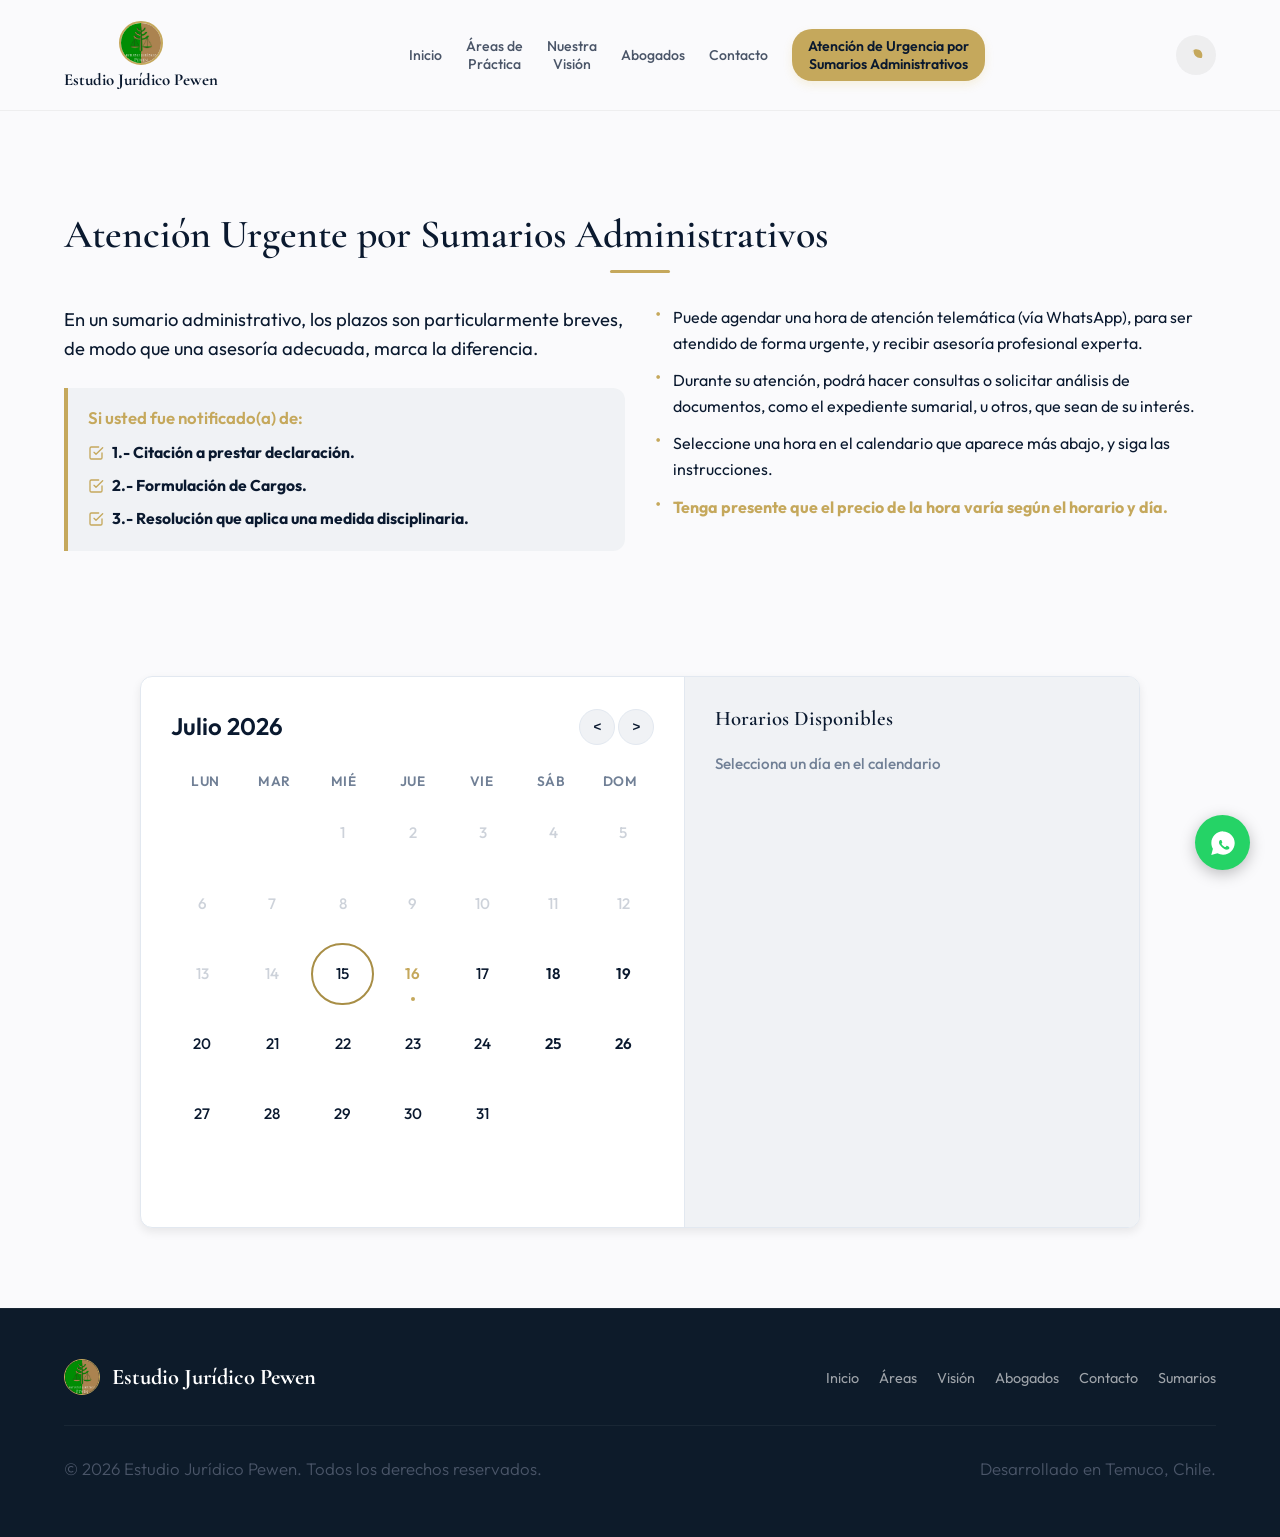
==== commit 2dd57893: "Alinear marca verticalmente y formatear enlaces de navegacion en dos lineas con enlace de sumarios d" ====
--- a/sumarios.html
+++ b/sumarios.html
@@ -49,11 +49,11 @@
                 
                 <ul class="nav-menu">
                     <li><a href="index.html#" class="nav-link">Inicio</a></li>
-                    <li><a href="index.html#practicas" class="nav-link">Áreas de Práctica</a></li>
-                    <li><a href="index.html#vision" class="nav-link">Nuestra Visión</a></li>
+                    <li><a href="index.html#practicas" class="nav-link">Áreas de<br>Práctica</a></li>
+                    <li><a href="index.html#vision" class="nav-link">Nuestra<br>Visión</a></li>
                     <li><a href="index.html#abogados" class="nav-link">Abogados</a></li>
                     <li><a href="index.html#contacto" class="nav-link">Contacto</a></li>
-                    <li><a href="sumarios.html" class="nav-link active">Sumarios Administrativos</a></li>
+                    <li><a href="sumarios.html" class="nav-link highlighted active">Atención de Urgencia por<br>Sumarios Administrativos</a></li>
                 </ul>
                 
                 <div class="nav-actions">
@@ -80,12 +80,12 @@
             <li><a href="index.html#vision" class="mobile-nav-link">Nuestra Visión</a></li>
             <li><a href="index.html#abogados" class="mobile-nav-link">Abogados</a></li>
             <li><a href="index.html#contacto" class="mobile-nav-link">Contacto</a></li>
-            <li><a href="sumarios.html" class="mobile-nav-link active">Sumarios Administrativos</a></li>
+            <li><a href="sumarios.html" class="mobile-nav-link active" style="color: var(--color-gold); font-weight: 700; font-size: 1.5rem; display: block; line-height: 1.2;">Atención de Urgencia por<br>Sumarios Administrativos</a></li>
         </ul>
     </div>
 
     <!-- MAIN BODY -->
-    <main style="padding-top: 100px;">
+    <main style="padding-top: 130px;">
         
         <!-- INTRO INFORMATION SECTION -->
         <section class="sumario-intro-section">
--- a/css/components.css
+++ b/css/components.css
@@ -23,18 +23,23 @@
     display: flex;
     justify-content: space-between;
     align-items: center;
-    height: 80px;
+    height: 110px; /* Increased from 80px */
+    transition: height var(--transition-normal);
 }
 
 .nav-brand {
     display: flex;
-    align-items: center;
-    gap: 12px;
+    flex-direction: column; /* Vertical stack */
+    align-items: center;
+    justify-content: center;
+    gap: 6px;
     font-family: var(--font-heading);
     font-weight: 700;
-    font-size: 1.5rem;
+    font-size: 1.05rem; /* Smaller font to fit under the logo */
     color: #ffffff;
     transition: transform var(--transition-fast);
+    text-align: center;
+    line-height: 1.1;
 }
 
 [data-theme="light"] .nav-brand {
@@ -42,12 +47,12 @@
 }
 
 .nav-brand:hover {
-    transform: translateY(-1px);
+    transform: translateY(-2px);
 }
 
 .nav-brand-logo {
-    height: 48px;
-    width: 48px;
+    height: 44px; /* Slightly smaller to fit vertical container */
+    width: 44px;
     object-fit: cover;
     border-radius: 50%;
     border: 2px solid var(--color-gold);
@@ -56,18 +61,42 @@
 .nav-menu {
     display: flex;
     list-style: none;
-    gap: 30px;
+    gap: 24px;
     align-items: center;
 }
 
 .nav-link {
-    font-size: 0.95rem;
+    font-size: 0.88rem; /* Slightly smaller for 2-line nav */
     font-weight: 500;
     color: rgba(255, 255, 255, 0.75);
     position: relative;
     padding: 6px 0;
     transition: color var(--transition-fast);
-}
+    text-align: center;
+    display: inline-block;
+    line-height: 1.3;
+}
+
+.nav-link.highlighted {
+    background-color: var(--color-gold);
+    color: #0a192f !important;
+    font-weight: 600;
+    padding: 8px 16px !important;
+    border-radius: 20px;
+    box-shadow: 0 4px 10px rgba(212, 175, 55, 0.15);
+    transition: transform var(--transition-fast), background-color var(--transition-fast), box-shadow var(--transition-fast);
+}
+
+.nav-link.highlighted:hover {
+    background-color: var(--color-gold-hover);
+    transform: translateY(-1px);
+    box-shadow: 0 6px 15px rgba(212, 175, 55, 0.35);
+}
+
+.nav-link.highlighted::after {
+    display: none !important;
+}
+
 
 [data-theme="light"] .nav-link {
     color: var(--text-secondary);
@@ -264,7 +293,7 @@
 /* --- HERO --- */
 .hero {
     min-height: 100vh;
-    padding-top: 120px;
+    padding-top: 140px;
     display: flex;
     align-items: center;
     color: #ffffff;
@@ -515,7 +544,7 @@
 
 .lawyer-image-wrapper {
     width: 100%;
-    height: 280px;
+    height: 360px;
     overflow: hidden;
     background-color: var(--bg-accent);
 }
@@ -525,6 +554,14 @@
     height: 100%;
     object-fit: cover;
     transition: transform var(--transition-slow);
+}
+
+.lawyers-grid .lawyer-card:nth-child(1) .lawyer-image-wrapper img {
+    object-position: top;
+}
+
+.lawyers-grid .lawyer-card:nth-child(2) .lawyer-image-wrapper img {
+    object-position: center;
 }
 
 .lawyer-card:hover .lawyer-image-wrapper img {
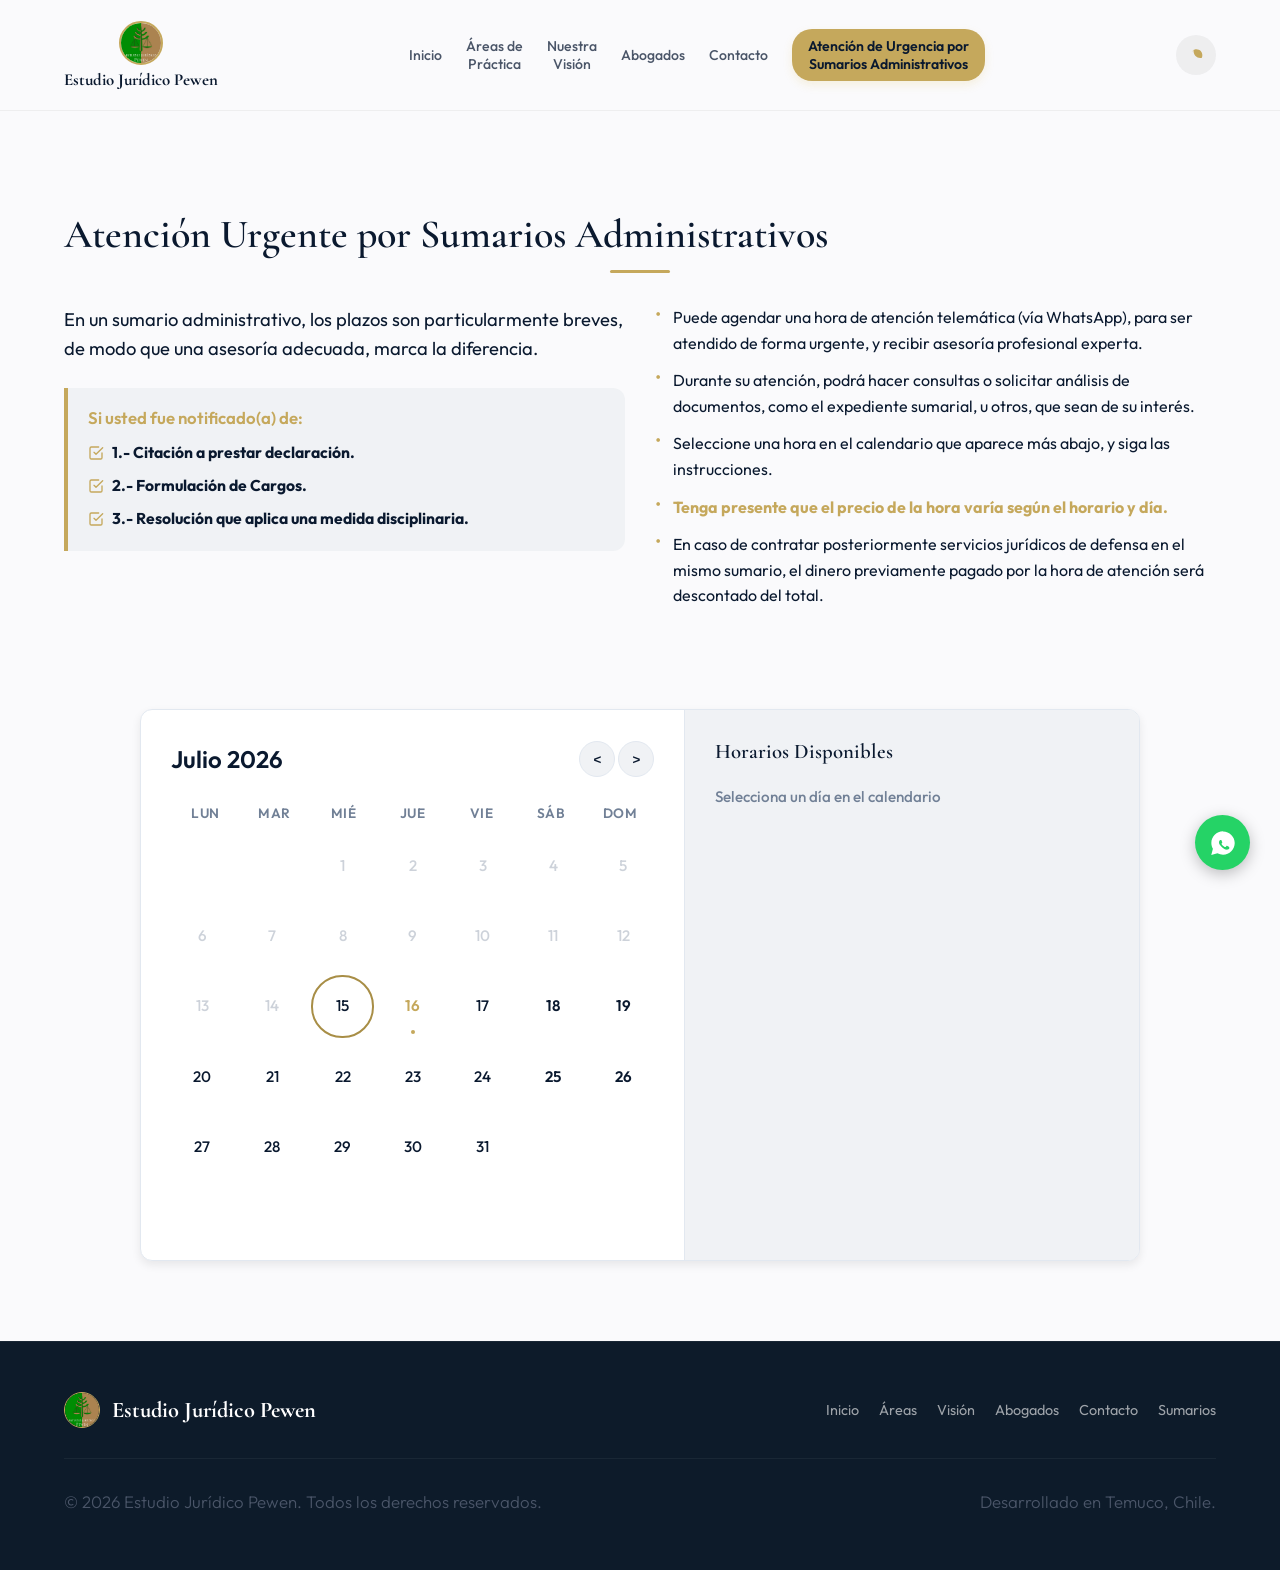
==== commit f3835511: "Agregar aclaratoria de descuento por posterior contratacion de defensa en sumarios" ====
--- a/sumarios.html
+++ b/sumarios.html
@@ -141,9 +141,13 @@
                                 <span style="color: var(--color-gold); font-size: 1.2rem; line-height: 1;">•</span>
                                 <span>Seleccione una hora en el calendario que aparece más abajo, y siga las instrucciones.</span>
                             </li>
+                            <li style="margin-bottom: 12px; font-size: 1rem; display: flex; gap: 12px;">
+                                <span style="color: var(--color-gold); font-size: 1.2rem; line-height: 1;">•</span>
+                                <strong style="color: var(--color-gold);">Tenga presente que el precio de la hora varía según el horario y día.</strong>
+                            </li>
                             <li style="margin-bottom: 0; font-size: 1rem; display: flex; gap: 12px;">
                                 <span style="color: var(--color-gold); font-size: 1.2rem; line-height: 1;">•</span>
-                                <strong style="color: var(--color-gold);">Tenga presente que el precio de la hora varía según el horario y día.</strong>
+                                <span>En caso de contratar posteriormente servicios jurídicos de defensa en el mismo sumario, el dinero previamente pagado por la hora de atención será descontado del total.</span>
                             </li>
                         </ul>
                     </div>
